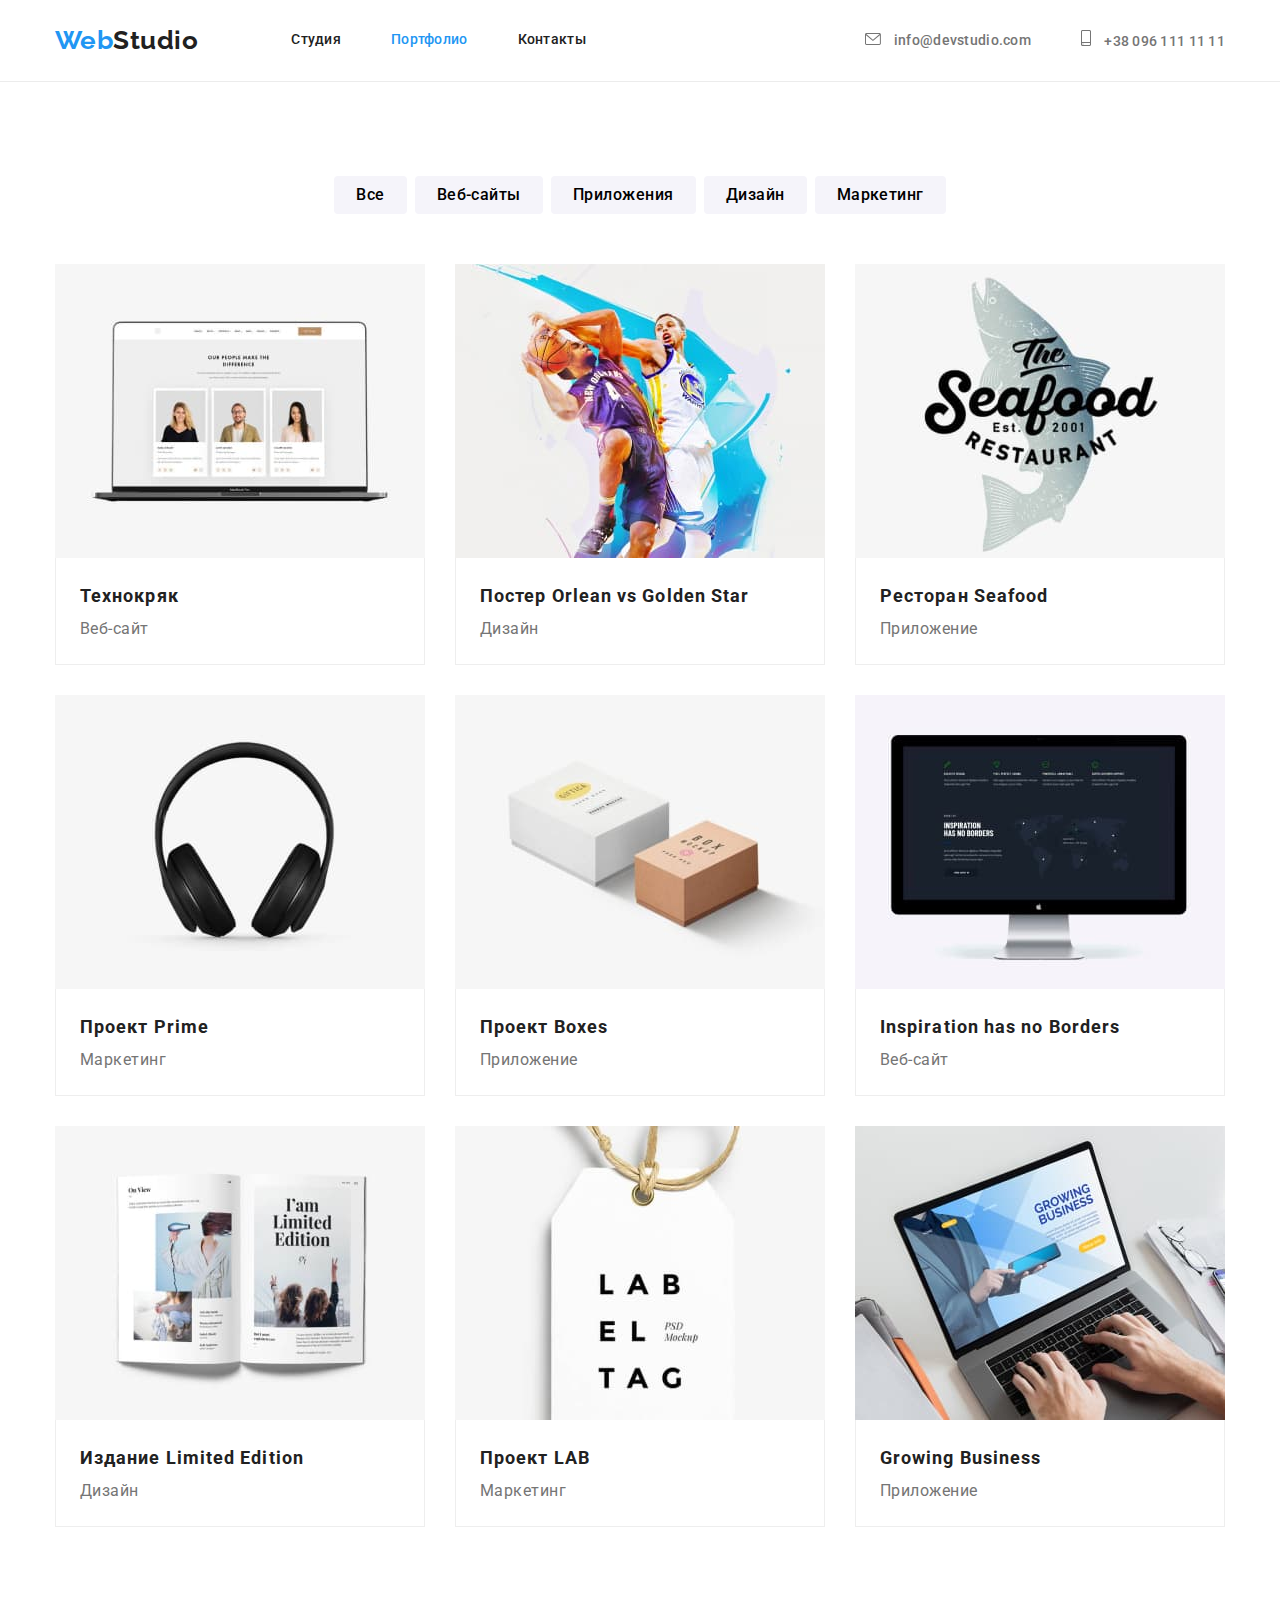
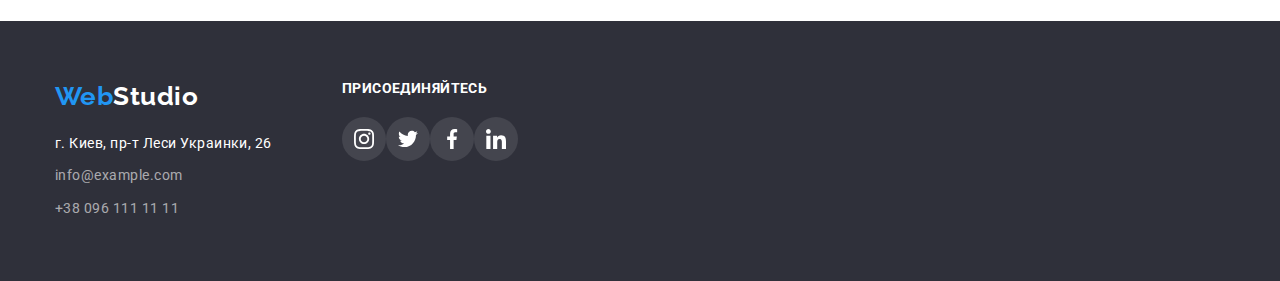
==== portfolio.html @ 9182e89f "Start" ====
<!DOCTYPE html>
<html lang="ru">

<head>
    <meta charset="UTF-8" />
    <meta http-equiv="X-UA-Compatible" content="IE=edge" />
    <meta name="viewport" content="width=device-width, initial-scale=1.0" />
    <title>WebStudio</title>
    <link rel="preconnect" href="https://fonts.googleapis.com" />
    <link rel="preconnect" href="https://fonts.gstatic.com" crossorigin />
    <link
        href="https://fonts.googleapis.com/css2?family=Raleway:wght@700&family=Roboto:wght@400;500;700;900&display=swap"
        rel="stylesheet" />
    <link rel="stylesheet" href="https://cdnjs.cloudflare.com/ajax/libs/modern-normalize/1.0.0/modern-normalize.min.css" />
    <link rel="stylesheet" href="./css/styles.css" />
</head>

<body>
    <header class="header">
      <div class="container logo-navigation">
        <nav class="logo-navigation">
            <a href="" lang="en" class="logo link">Web<span class="logo-accent">Studio</span> </a>

            <ul class="header-buttons">
                <li class="list header-menu-item">
                    <a href="./index.html" class="link site-nav-text">Студия</a>
                </li>
                <li class="list header-menu-item">
                    <a href="./portfolio.html" class="link site-nav-text current">Портфолио</a>
                </li>
                <li class="list header-menu-item">
                    <a href="" class="link site-nav-text">Контакты</a>
                </li>
            </ul>
        </nav>
        <ul class="phone-navigation">
            <li class="list header-contact-item">
                <a href="mailto:info@devstudio.com" class="link site-contact">
                    <svg class="header-icons" width="16px" height="12px">
                        <use href="./images/icons.svg#icon-envelope-min"></use>
                    </svg>
                    info@devstudio.com</a>
            </li>
            <li class="list header-contact-item">
                <a href="tel:+380961111111" class="link site-contact">
                <svg class="header-icons" width="10px" height="16px">
                    <use href="./images/icons.svg#icon-smartphone-min"></use>
                </svg>
                    +38 096 111 11 11</a>
            </li>
        </ul>
      </div>
    </header>
    <main>
        <section class="section">
          <div class="container">
            <!--Скрытый заголовок-->
            <h1 class="visually-hidden">Виды работ</h1>
            <ul class="works-buttons">
                <li class="list work-button-li">
                    <button type="button" class="work-button">Все</button>
                </li>
                <li class="list work-button-li">
                    <button type="button" class="work-button">Веб-сайты</button>
                </li>
                <li class="list work-button-li">
                    <button type="button" class="work-button">Приложения</button>
                </li>
                <li class="list work-button-li">
                    <button type="button" class="work-button">Дизайн</button>
                </li>
                <li class="list work-button-li">
                    <button type="button" class="work-button">Маркетинг</button>
                </li>
            </ul>

            
            <ul class="works-items">
                <li class="list works-item">
                    <a href="" class="link">
                        <img class="works-img" src="./images/img8.jpg" alt="дисплей" width="370" />
                        <div class="works-item-bottom">
                        <h2 class="works-title">Технокряк</h2>
                        <p class="works-text">Веб-сайт</p>
                        </div>
                    </a>
                </li>
                <li class="list works-item">
                    <a href="" class="link">
                        <img class="works-img" src="./images/img9.jpg" alt="постер баскетбол" width="370" />
                        <div class="works-item-bottom">
                        <h2 class="works-title">
                            Постер
                            <span lang="en">Orlean vs Golden Star</span>
                        </h2>
                        <p class="works-text">Дизайн</p>
                        </div>
                    </a>
                </li>
                <li class="list works-item">
                    <a href="" class="link">
                        <img class="works-img" src="./images/img10.jpg" alt="приложение ресторан морепродуктов" width="370" />
                        <div class="works-item-bottom">
                        <h2 class="works-title">
                            Ресторан
                            <span lang="en">Seafood</span>
                        </h2>
                        <p class="works-text">Приложение</p>
                        </div>
                    </a>
                </li>
                <li class="list works-item">
                    <a href="" class="link">
                        <img class="works-img" src="./images/img11.jpg" alt="проект прайм" width="370" />
                        <div class="works-item-bottom">
                        <h2 class="works-title">
                            Проект
                            <span lang="en">Prime</span>
                        </h2>
                        <p class="works-text">Маркетинг</p>
                        </div>
                    </a>
                </li>
                <li class="list works-item">
                    <a href="" class="link">
                        <img class="works-img" src="./images/img12.jpg" alt="проект коробка" width="370" />
                        <div class="works-item-bottom">
                        <h2 class="works-title">
                            Проект
                            <span lang="en">Boxes</span>
                        </h2>
                        <p class="works-text">Приложение</p>
                        </div>
                    </a>
                </li>
                <li class="list works-item">
                    <a href="" class="link">
                        <img class="works-img" src="./images/img13.jpg" alt="монитор" width="370" />
                        <div class="works-item-bottom">
                        <h2 class="works-title" lang="en">Inspiration has no Borders</h2>
                        <p class="works-text">Веб-сайт</p>
                        </div>
                    </a>
                </li>
                <li class="list works-item">
                    <a href="" class="link">
                        <img class="works-img" src="./images/img14.jpg" alt="издание" width="370" />
                        <div class="works-item-bottom">
                        <h2 class="works-title">
                            Издание
                            <span lang="en">Limited Edition</span>
                        </h2>
                        <p class="works-text">Дизайн</p>
                        </div>
                    </a>
                </li>
                <li class="list works-item">
                    <a href="" class="link">
                        <img class="works-img" src="./images/img15.jpg" alt="лейба проект" width="370" />
                        <div class="works-item-bottom">
                        <h2 class="works-title">
                            Проект
                            <span lang="en">LAB</span>
                        </h2>
                        <p class="works-text">Маркетинг</p>
                        </div>
                    </a>
                </li>
                <li class="list works-item">
                    <a href="" class="link">
                        <img class="works-img" src="./images/img16.jpg" alt="ноутбук" width="370" />
                        <div class="works-item-bottom">
                        <h2 class="works-title" lang="en">Growing Business</h2>
                        <p class="works-text">Приложение</p>
                        </div>
                    </a>
                </li>
            </ul>
            
          </div>
        </section>
    </main>
    <footer class="footer">
        <div class="container">
            <div class="footer-case">
                <div class="footer-inner-case">
                    <a href="" lang="en" class="footer-logo link">Web<span class="logo-accent-footer">Studio</span> </a>
                    <address>
                        <ul>
                            <li class="footer-map list">г. Киев, пр-т Леси Украинки, 26</li>
                            <li class="list footer-mail">
                                <a href="mailto:info@example.com" class="footer-contact link">info@example.com</a>
                            </li>
                            <li class="list footer-phone">
                                <a href="tel:+380961111111" class="footer-contact link">+38 096 111 11 11</a>
                            </li>
                        </ul>
                    </address>
                </div>
                <div class="footer-icons-case">
                    <h3 class="footer-title-icons">Присоединяйтесь</h3>
                    <ul class="list footer-list-icons">
                        <li class="footer-item-icons">
                            <a class="footer-link-icons" href="">
                                <svg class="footer-icon" widht="20px" height="20px">
                                    <use href="./images/icons.svg#icon-instagram-2-min"></use>
                                </svg>
                            </a>
                        </li>
                        <li class="footer-item-icons">
                            <a class="footer-link-icons" href="">
                                <svg class="footer-icon" widht="20px" height="20px">
                                    <use href="./images/icons.svg#icon-twitter-1-min"></use>
                                </svg>
                            </a>
                        </li>
                        <li class="footer-item-icons">
                            <a class="footer-link-icons" href="">
                                <svg class="footer-icon" widht="20px" height="20px">
                                    <use href="./images/icons.svg#icon-facebook-1-min"></use>
                                </svg>
                            </a>
                        </li>
                        <li class="footer-item-icons">
                            <a class="footer-link-icons" href="">
                                <svg class="footer-icon" widht="20px" height="20px">
                                    <use href="./images/icons.svg#icon-linkedin-1-min"></use>
                                </svg>
                            </a>
                        </li>
                    </ul>
                </div>
            </div>
        </div>
    </footer>
</body>

</html>
---- css/styles.css ----
:root {
  --title-text-color: #212121;
  --primary-text-color: #757575;
  --primary-white-color: #ffffff;
  --accent-color: #2196f3;
  --accent-color-hover: #188ce8;
  --team-bg-color: #f5f4fa;
  --footer-bg-color: #2f303a;
  --temporary-bg-color: #2f303a;
  --secondary-color: #ffffff;
  --navigation-btn-color: #2196f3;
   --icons-main-color: #afb1b8;
   --secondary-other-color: #f5f4fa;
}

/* Обнуление паддингов и марджинов */

p,
h1,
h2,
h3,
h4,
h5,
h6 {
  margin: 0;
}

.list {
  list-style: none;
  padding: 0;
  margin: 0;
}

img {
  display: block;
  max-width: 100%;
  height: auto;
}

ul {
  padding: 0;
  margin: 0;
}

/* Контейнер */

.container {
  width: 1200px;
  margin: 0 auto;
  padding-left: 15px;
  padding-right: 15px;
}
.header {
  margin: 0 auto;
  border-bottom: 1px solid #ececec;
}

.header-buttons {
  display: flex;
  align-items: center;
  margin-left: 93px;
}

.logo-navigation {
  display: flex;
}

.header-menu-item:not(:first-child) {
  margin-left: 50px;
}

.header-contact-item:first-child {
  margin-right: 50px;
}

.header-icons {
  fill: var(--navigation-btn-color);
  margin-right: 10px;
}
.header-icons:hover,
.header-icons:focus {
  fill: var(--navigation-btn-color);
}

.header-icons {
  fill: currentColor;
}

/* Основной блок */

.hero-bg-temporary {
  padding-top: 200px;
  padding-bottom: 200px;
  background-color: #c4c4c4;
  margin-left: auto;
  margin-right: auto;

  background-image: linear-gradient(
      rgba(47, 48, 58, 0.4),
      rgba(47, 48, 58, 0.4)
    ),
    url(../images/img17.jpg);
  max-width: 1600px;
  background-position: center;
  background-repeat: no-repeat;
  background-size: cover;
}


.phone-navigation {
  display: flex;
  align-items: center;
  margin-left: auto;
}

body {
  font-family: Roboto, sans-serif;
  letter-spacing: 0.03em;

  color: var(--title-text-color);
  background-color: var(--primary-white-color);
}

/* All site */

.title {
  font-weight: 700;
  font-size: 36px;
  line-height: 1.17;
  text-align: center;
}

.link {
  text-decoration: none;
}

.list {
  list-style: none;
}

/* site-nav */

.logo {
  font-family: Raleway;
  font-size: 26px;
  font-weight: 700;
  line-height: 1.19;
  color: var(--accent-color);

  padding-top: 25px;
  padding-bottom: 25px;
}

.logo-accent {
  color: var(--title-text-color);
}

.logo-accent:hover {
  color: var(--accent-color);
}

.site-nav-text {
  font-size: 14px;
  font-weight: 500;
  line-height: 1.14;
  letter-spacing: 0.02em;
  color: var(--title-text-color);
  padding-top: 32px;
  padding-bottom: 32px;
  display: block;
}
.site-nav-text:hover,
.site-nav-text:focus {
  color: var(--accent-color);
}

.site-contact {
  font-size: 14px;
  font-weight: 500;
  line-height: 1.14;
  letter-spacing: 0.02em;
  color: var(--primary-text-color);
  padding-top: 32px;
  padding-bottom: 32px;
}

.site-contact:hover,
.site-contact:focus,
.current {
  color: var(--accent-color);
}

/* hero */

.hero-title {
  color: var(--primary-white-color);
  font-weight: 900;
  font-size: 44px;
  line-height: 1.36;
  text-align: center;
  letter-spacing: 0.06em;
  text-transform: uppercase;
  width: 696px;
  margin-left: auto;
  margin-right: auto;
}

.hero-button {
  font-family: Roboto, sans-serif;
  font-weight: 700;
  font-size: 16px;
  line-height: 1.87;
  letter-spacing: 0.06em;

  color: var(--primary-white-color);
  background-color: var(--accent-color);

  border: none;
  border-radius: 4px;
  box-shadow: 0px 4px 4px rgba(0, 0, 0, 0.15);

  display: block;
  padding: 10px 32px;

  margin-left: auto;
  margin-right: auto;
  margin-top: 15px;
}

.section {
  padding-bottom: 94px;
  padding-top: 94px;
}

.section1 {
  padding-bottom: 94px;
}

.section2 {
  background-color: #f5f4fa;
  padding-bottom: 94px;
  padding-top: 94px;
}

.hero-button:hover,
.hero-button:focus {
  background-color: var(--accent-color-hover);
}

/* advantages */

.advantages-items {
  display: flex;
  justify-content: center;
}

.advantages-item {
  width: 270px;
}
.advantages-item:not(:first-child) {
  margin-left: 30px;
}

.advantages-title {
  font-weight: 700;
  font-size: 14px;
  line-height: 1.14;
  letter-spacing: 0.03em;
  text-transform: uppercase;
  margin-bottom: 10px;
}
.advantages-text {
  font-size: 14px;
  line-height: 1.71;
  color: var(--primary-text-color);
}

/* WORK */

.work-ul {
  display: flex;
  justify-content: center;
}

.work-item:not(:first-child) {
  margin-left: 30px;
}

.work-title-index {
  margin-bottom: 50px;
  font-weight: 700;
  font-size: 36px;
  text-align: center;
}

/* COMMAND */

.photo-command {
  display: flex;
  justify-content: center;
}

.photo-command-item:not(:first-child) {
  margin-left: 30px;
}
.photo-command-item {
  background-color: var(--primary-white-color);
  box-shadow: 0px 1px 3px rgba(0, 0, 0, 0.12), 0px 1px 1px rgba(0, 0, 0, 0.14),
    0px 2px 1px rgba(0, 0, 0, 0.2);
  border-radius: 0px 0px 4px 4px;
}

.command-item-text {
  padding: 30px 32px;
}

.command-item-title {
  font-weight: 500;
  font-size: 16px;
  line-height: 1.19;
  text-align: center;
  margin-top: 0;
  margin-bottom: 10px;
}

.command-item-role {
  font-size: 16px;
  line-height: 1.19;
  color: var(--primary-text-color);
  text-align: center;
  margin-bottom: 2px;
}
/* TEAM */

.team {
  background-color: var(--team-bg-color);
}
.team-title {
  margin-bottom: 50px;
  font-weight: 700;
  font-size: 36px;
  text-align: center;
}

.team-role {
  font-size: 16px;
  line-height: 1.19;
  color: var(--primary-text-color);
}

/* footer */

.logo-accent-footer {
  color: var(--primary-white-color);
}

.logo-accent-footer:hover {
  color: var(--accent-color);
}

.footer {
  padding-top: 60px;
  padding-bottom: 60px;

  background-color: var(--footer-bg-color);

  margin: 0 auto;
}

.footer-map {
  font-size: 14px;
  line-height: 1.71;
  font-style: normal;
  color: var(--primary-white-color);
  margin-bottom: 9px;
}

.footer-contact {
  font-size: 14px;
  line-height: 1.71;
  font-style: normal;
  color: rgba(255, 255, 255, 0.6);
  margin-bottom: 9px;
}

.footer-logo {
  display: block;
  margin-bottom: 20px;

  font-family: Raleway;
  font-size: 26px;
  font-weight: 700;
  line-height: 1.19;
  color: var(--accent-color);
}

.footer-mail {
  margin-bottom: 9px;
}

.footer-map:hover,
.footer-map:focus,
.footer-contact:hover,
.footer-contact:focus {
  color: var(--accent-color);
}

.footer-icons-case {
  width: 206px;
  height: 80px;
  margin-left: 70px;
  display: flex;
  flex-direction: column;
  align-items: baseline;
  
}

.icon-case {
  display: flex;
  justify-content: center;
  align-items: center;

  width: 270px;
  height: 120px;
  background: #f5f4fa;
  border-radius: 4px;
  margin-bottom: 30px;
}

.footer-title-icons {
  margin-bottom: 20px;

  font-weight: bold;
  font-size: 14px;
  line-height: 1.14;
  letter-spacing: 0.03em;
  text-transform: uppercase;
  color: var();
  color: var(--secondary-color);
  
}

.footer-list-icons {
  display: flex;
  justify-content: space-between;
  
}
.footer-item-icons {
  width: 44px;
  height: 44px;
}


.footer-link-icons {
  width: 100%;
  height: 100%;
  display: flex;
  align-items: center;
  justify-content: center;
  border-radius: 50%;
  background: rgba(255, 255, 255, 0.1);
}

.footer-icon {
  fill: var(--secondary-color);
}

.footer-link-icons:hover,
.footer-link-icons:focus {
  background-color: var(--navigation-btn-color);
}

.footer-case {
 display: flex;
}

.team-title {
  margin-left: 20px;
}

.social-networks {
  display: flex;
  justify-content: center;
}

.social-networks-item {
  width: 44px;
  height: 44px;
}

.social-networks-link {
  width: 100%;
  height: 100%;
  display: flex;
  align-items: center;
  justify-content: center;
  border-radius: 50%;
}

.social-networks-item + .social-networks-item {
  margin-left: 10px;
}

.social-networks-icon {
  fill: var(--icons-main-color);
}

.social-networks-link:hover,
.social-networks-link:focus {
  background-color: var(--navigation-btn-color);
}
.social-networks-link:hover .social-networks-icon,
.social-networks-link:focus .social-networks-icon {
  fill: var(--secondary-color);
}


/* PORTPHOLIO */
/* Types of work */

.button-works {
  font-family: Roboto, sans-serif;
  font-weight: 500;
  font-size: 16px;
  line-height: 1.62;

  border: none;
  border-radius: 4px;
}

.button-current {
  color: var(--primary-white-color);
  background-color: var(--accent-color);
  box-shadow: 0px 3px 1px rgba(0, 0, 0, 0.1), 0px 1px 2px rgba(0, 0, 0, 0.08),
    0px 2px 2px rgba(0, 0, 0, 0.12);
}

.button-works:hover,
.button-works:focus {
  color: var(--primary-white-color);
  background-color: var(--accent-color);

  cursor: pointer;
}

/* Our works */

.works-title {
  font-weight: 700;
  font-size: 18px;
  line-height: 2;
  letter-spacing: 0.06em;
  color: #212121;
}

.works-text {
  font-size: 16px;
  line-height: 1.87;
  color: var(--primary-text-color);
}


.clients-section {
  padding-top: 94px;
  padding-bottom: 94px;
}

.regular-clients-title {
  font-weight: 700;
  font-size: 36px;
  line-height: 1.16;
  text-align: center;
  letter-spacing: 0.03em;
  margin-bottom: 50px;
}

.regular-clien-list {
  display: flex;
  justify-content: space-between;
}
.regular-cliet-link {
  width: 100%;
  height: 100%;
  display: flex;
  align-items: center;
  justify-content: center;
  border: 1px solid #afb1b8;
  border-radius: 4px;
}
.regular-cliet-link:hover,
.regular-cliet-link:focus {
  border-color: var(--navigation-btn-color);
}
.regular-cliet-link:hover .regular-clients-icon,
.regular-cliet-link:focus .regular-clients-icon {
  fill: var(--navigation-btn-color);
}

.regular-clien-item {
  display: flex;
  justify-content: center;
  align-items: center;

  width: 170px;
  height: 92px;
}
.regular-clien-item + .regular-clien-item {
  margin-left: 30px;
}

.regular-clients-icon {
  
  fill: currentColor;
  fill: var(--icons-main-color);
}

.header-icons {
  
  fill: var(--icons-main-color);
}
.header-icons:hover,
.header-icons:focus {
  fill: var(--navigation-btn-color);
}

.header-icons {
  fill: currentColor;
}


/* ПОРТФОЛИО */

.works-items {
  display: flex;
  flex-wrap: wrap;
  margin-right: -30px;
  margin-bottom: -30px;
}

.works-img {
  display: block;
}

.works-item {
  width: 370px;
  margin-right: 30px;
  margin-bottom: 30px;

  background-color: var(--primary-white-color);
}

.works-item:hover,
.works-item:focus {
  box-shadow: 0px 1px 1px rgba(0, 0, 0, 0.12), 0px 4px 4px rgba(0, 0, 0, 0.06),
    1px 4px 6px rgba(0, 0, 0, 0.16);
}



.works-container {
  width: 1200px;
  padding-left: -15px;
  padding-right: -15px;
  margin-top: -15px;
  margin-right: auto;
  margin-left: auto;
}

.works-item-bottom {
  padding: 20px 24px;

  border-right: 1px solid #eeeeee;
  border-bottom: 1px solid #eeeeee;
  border-left: 1px solid #eeeeee;
}

.visually-hidden {
  position: absolute;
  width: 1px;
  height: 1px;
  margin: -1px;
  border: 0;
  padding: 0;
  white-space: nowrap;
  clip-path: inset(100%);
  clip: rect(0 0 0 0);
  overflow: hidden;
}

.work-button-li:not(:first-child) {
  margin-left: 8px;
}



.work-button {
  padding: 6px 22px;

  font-family: inherit;
  font-weight: 500;
  font-size: 16px;
  line-height: 1.62;
  text-align: center;
  letter-spacing: 0.03em;
  background: var(--secondary-other-color);
  border-radius: 4px;
  cursor: pointer;
  border: transparent;
}
.work-button:hover,
.work-button:focus {
  color: var(--secondary-color);
  background: var(--navigation-btn-color);
  box-shadow: 0px 3px 1px rgba(0, 0, 0, 0.1), 0px 1px 2px rgba(0, 0, 0, 0.08),
    0px 2px 2px rgba(0, 0, 0, 0.12);
}
.works-buttons {
  display: flex;
  justify-content: center;
  margin-bottom: 50px;
}
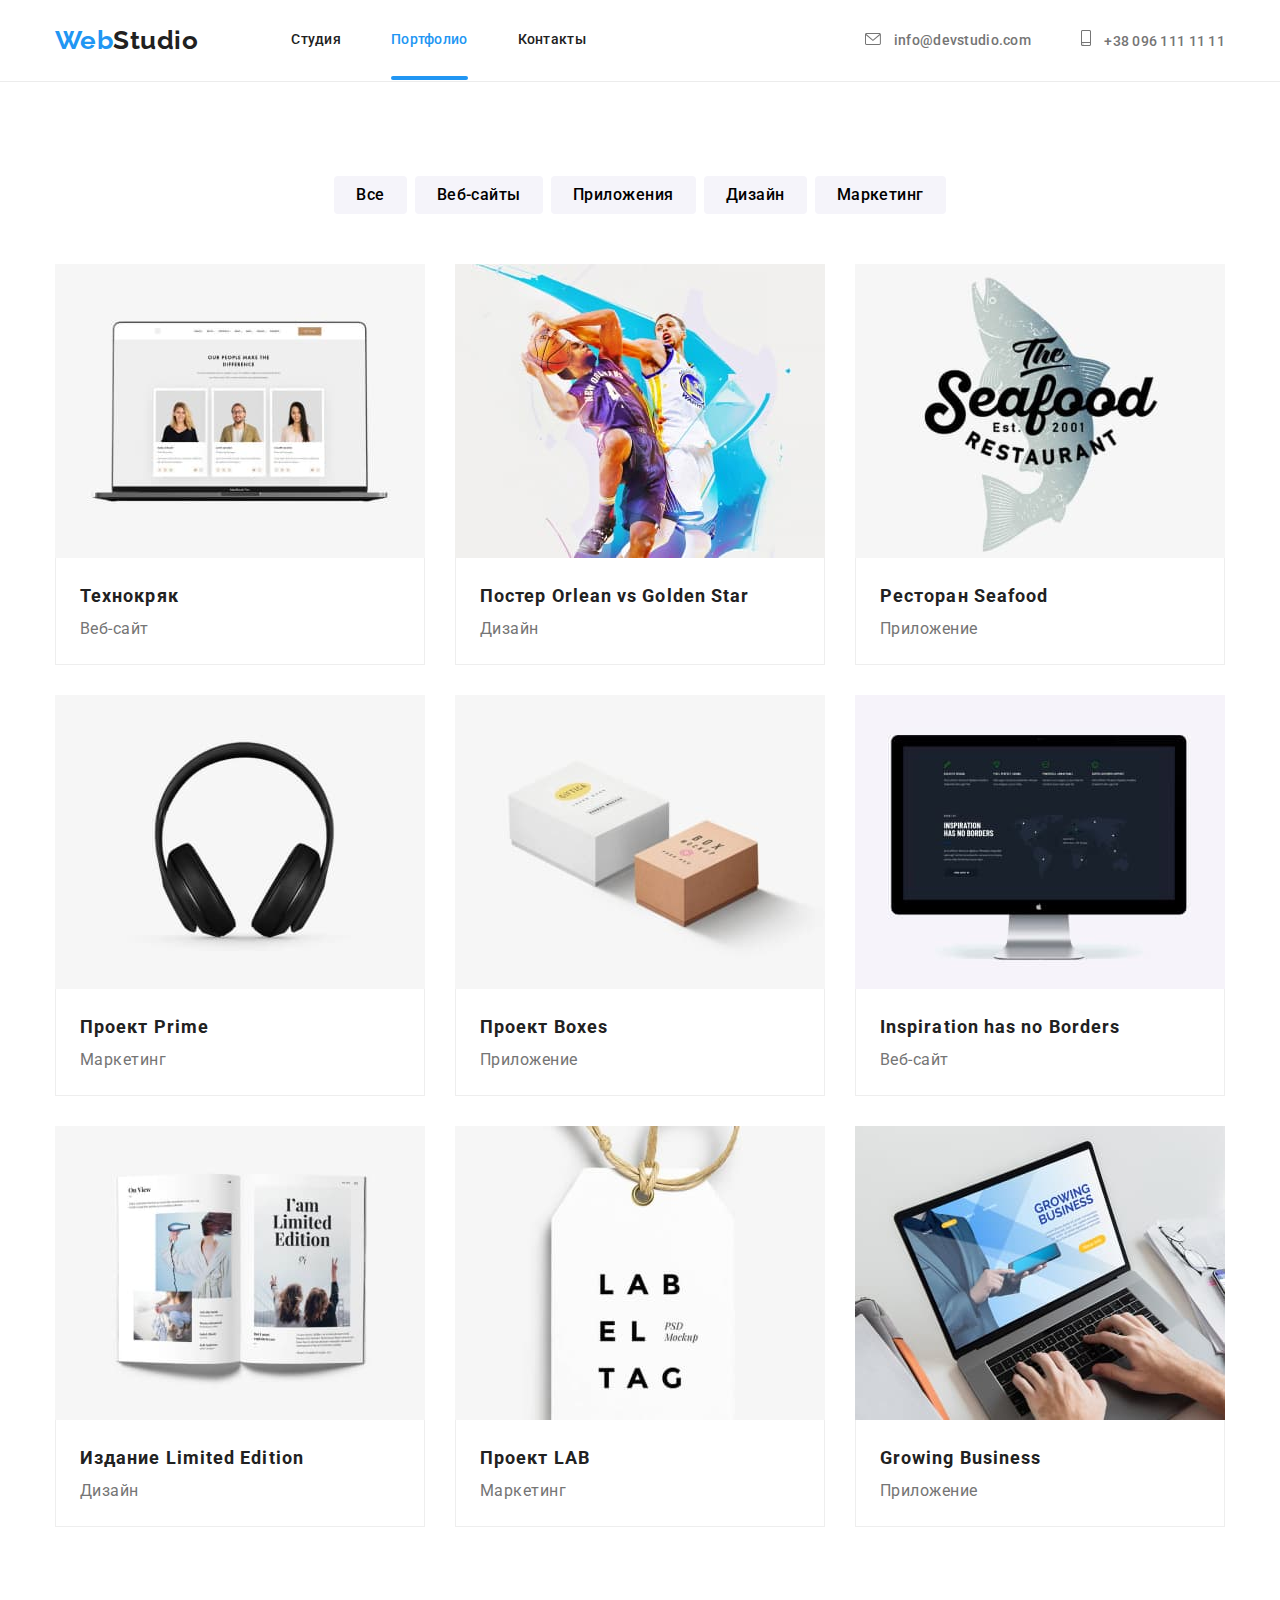
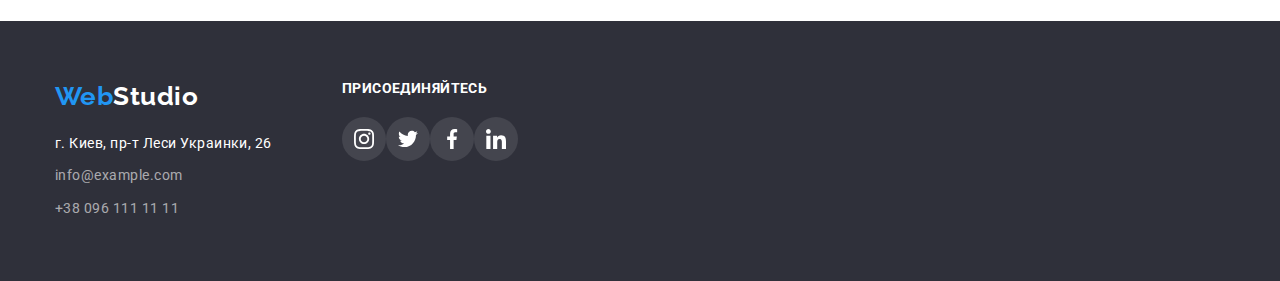
==== commit d9e76fa5: "Version1" ====
--- a/portfolio.html
+++ b/portfolio.html
@@ -26,7 +26,7 @@
                     <a href="./index.html" class="link site-nav-text">Студия</a>
                 </li>
                 <li class="list header-menu-item">
-                    <a href="./portfolio.html" class="link site-nav-text current">Портфолио</a>
+                    <a href="./portfolio.html" class="link site-nav-text current current-line">Портфолио</a>
                 </li>
                 <li class="list header-menu-item">
                     <a href="" class="link site-nav-text">Контакты</a>
--- a/css/styles.css
+++ b/css/styles.css
@@ -168,10 +168,26 @@
   padding-top: 32px;
   padding-bottom: 32px;
   display: block;
+
+  position: relative;
+  transition-property: color;
+  transition-duration: 250ms;
+  transition-timing-function: cubic-bezier(0.4, 0, 0.2, 1);
 }
 .site-nav-text:hover,
 .site-nav-text:focus {
   color: var(--accent-color);
+}
+
+.site-nav-text.current-line::after {
+  content: '';
+  width: 100%;
+  height: 4px;
+  background: #2196f3;
+  border-radius: 2px;
+  position: absolute;
+  bottom: 0;
+  left: 0;
 }
 
 .site-contact {
@@ -293,6 +309,29 @@
   text-align: center;
 }
 
+.work-item {
+  position: relative;
+}
+
+.our-work-text {
+  position: absolute;
+  display: flex;
+  align-items: center;
+  justify-content: center;
+
+  font-weight: 700;
+  font-size: 14px;
+  line-height: 1.71;
+  letter-spacing: 0.03em;
+  text-transform: uppercase;
+  color: #ffffff;
+
+  width: 100%;
+  height: 70px;
+  bottom: 0;
+  background: rgba(47, 48, 58, 0.8);
+}
+
 /* COMMAND */
 
 .photo-command {
@@ -586,6 +625,10 @@
   justify-content: center;
   border: 1px solid #afb1b8;
   border-radius: 4px;
+
+   transition-property: border-color;
+  transition-duration: 250ms;
+  transition-timing-function: cubic-bezier(0.4, 0, 0.2, 1);
 }
 .regular-cliet-link:hover,
 .regular-cliet-link:focus {
@@ -608,10 +651,16 @@
   margin-left: 30px;
 }
 
+.regular-clients-icon {
+  transition-property: fill;
+  transition-duration: 250ms;
+  transition-timing-function: cubic-bezier(0.4, 0, 0.2, 1);
+}
 .regular-clients-icon {
   
   fill: currentColor;
   fill: var(--icons-main-color);
+
 }
 
 .header-icons {
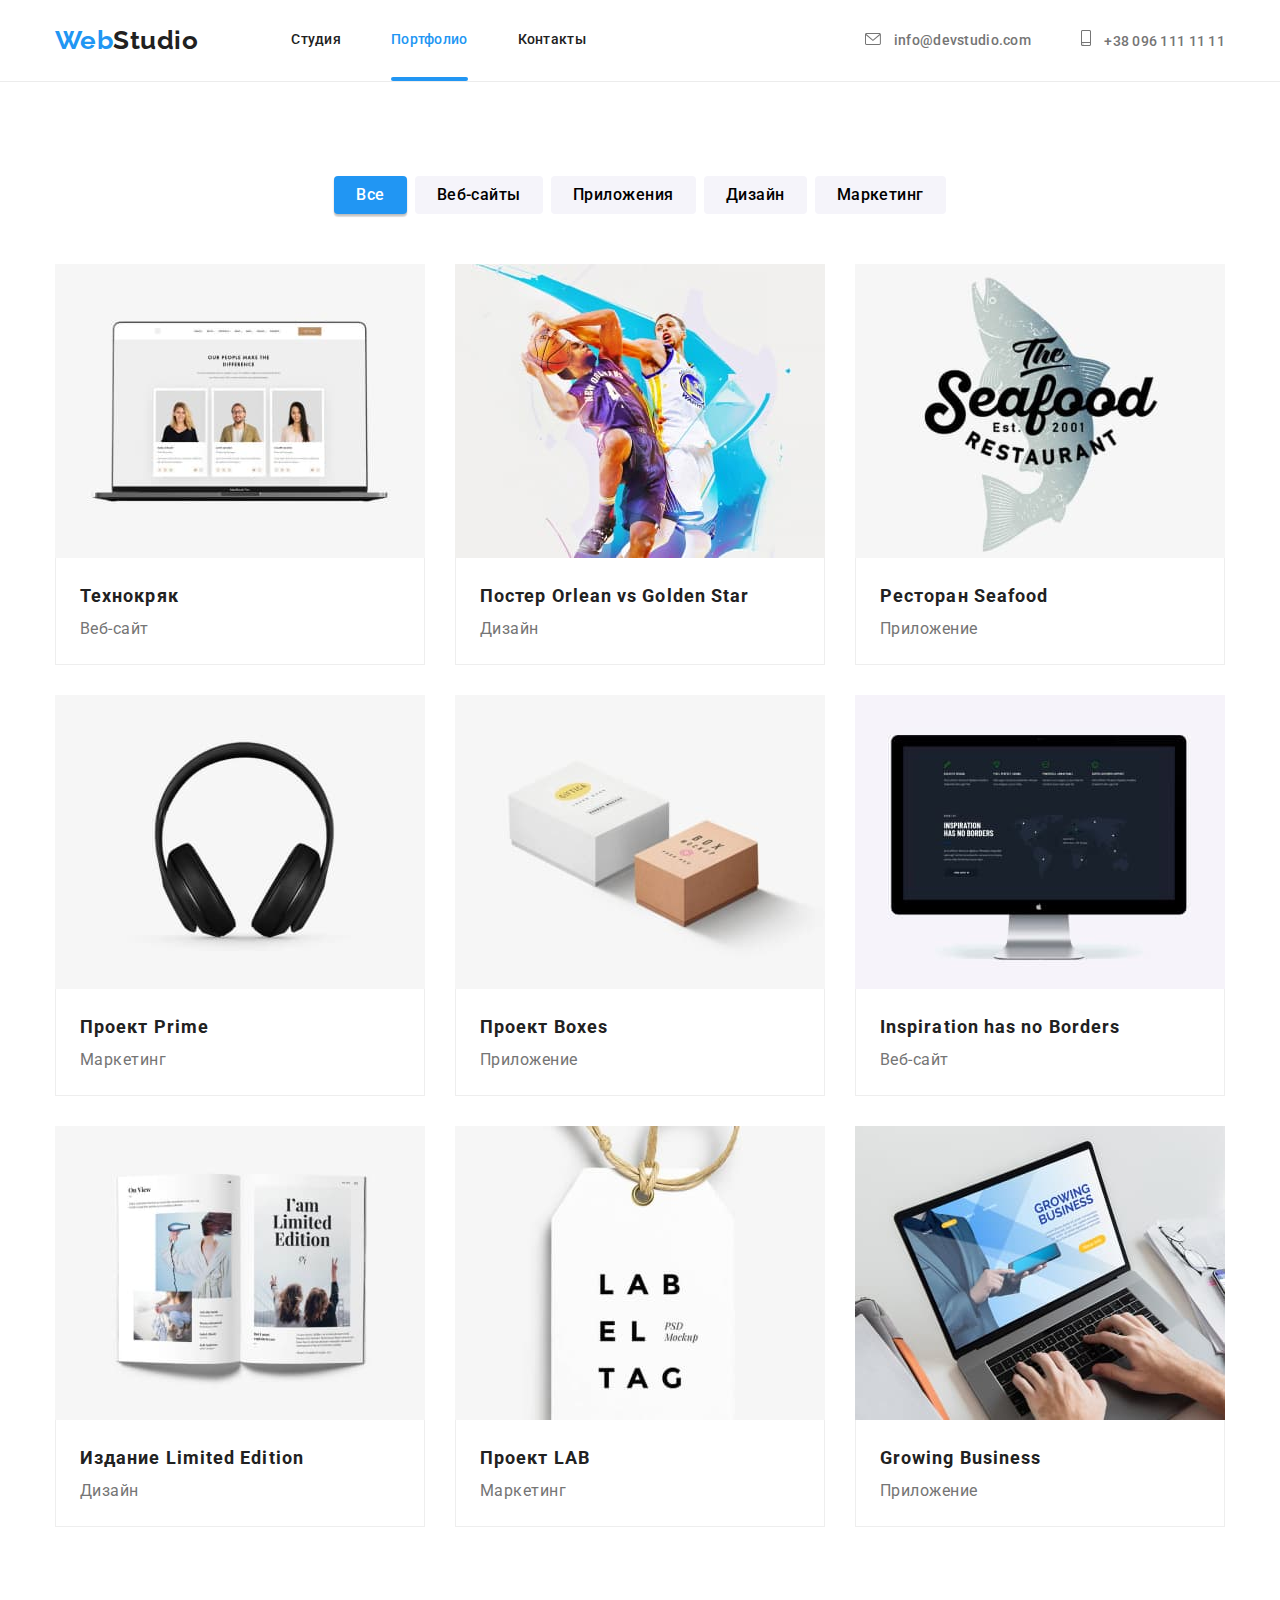
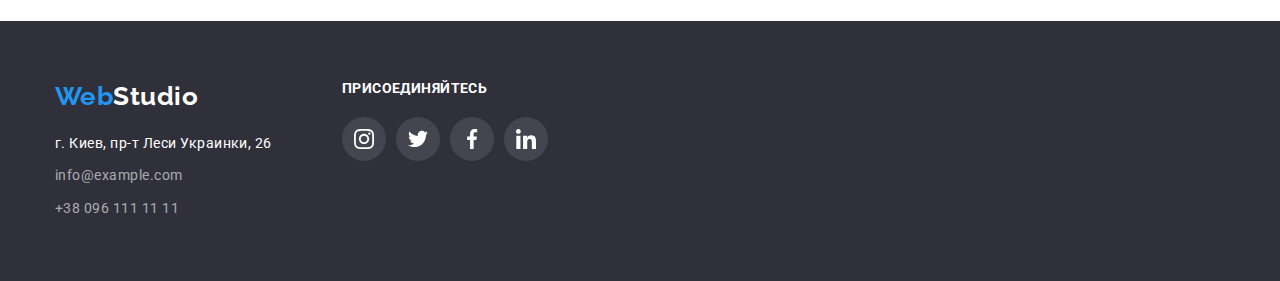
==== commit f6eecba9: "Version 6" ====
--- a/portfolio.html
+++ b/portfolio.html
@@ -58,7 +58,7 @@
             <h1 class="visually-hidden">Виды работ</h1>
             <ul class="works-buttons">
                 <li class="list work-button-li">
-                    <button type="button" class="work-button">Все</button>
+                    <button type="button" class="work-button button-current">Все</button>
                 </li>
                 <li class="list work-button-li">
                     <button type="button" class="work-button">Веб-сайты</button>
@@ -77,8 +77,15 @@
             
             <ul class="works-items">
                 <li class="list works-item">
-                    <a href="" class="link">
+                    <a href="" class="link porfolio-link">
+                        <div class="overlay-case">
                         <img class="works-img" src="./images/img8.jpg" alt="дисплей" width="370" />
+                        <p class="overlay-text">
+                            Технокряк это современная площадка распространения коронавируса. Компании
+                            используют эту платформу для цифрового шпионажа и атак на защищённые сервера
+                            конкурентов.
+                        </p>
+                        </div>
                         <div class="works-item-bottom">
                         <h2 class="works-title">Технокряк</h2>
                         <p class="works-text">Веб-сайт</p>
@@ -86,8 +93,15 @@
                     </a>
                 </li>
                 <li class="list works-item">
-                    <a href="" class="link">
+                    <a href="" class="link porfolio-link">
+                        <div class="overlay-case">
                         <img class="works-img" src="./images/img9.jpg" alt="постер баскетбол" width="370" />
+                        <p class="overlay-text">
+                            Технокряк это современная площадка распространения коронавируса. Компании
+                            используют эту платформу для цифрового шпионажа и атак на защищённые сервера
+                            конкурентов.
+                        </p>
+                        </div>
                         <div class="works-item-bottom">
                         <h2 class="works-title">
                             Постер
@@ -98,8 +112,15 @@
                     </a>
                 </li>
                 <li class="list works-item">
-                    <a href="" class="link">
+                    <a href="" class="link porfolio-link">
+                        <div class="overlay-case">
                         <img class="works-img" src="./images/img10.jpg" alt="приложение ресторан морепродуктов" width="370" />
+                        <p class="overlay-text">
+                            Технокряк это современная площадка распространения коронавируса. Компании
+                            используют эту платформу для цифрового шпионажа и атак на защищённые сервера
+                            конкурентов.
+                        </p>
+                        </div>
                         <div class="works-item-bottom">
                         <h2 class="works-title">
                             Ресторан
@@ -110,8 +131,15 @@
                     </a>
                 </li>
                 <li class="list works-item">
-                    <a href="" class="link">
+                    <a href="" class="link porfolio-link">
+                        <div class="overlay-case">
                         <img class="works-img" src="./images/img11.jpg" alt="проект прайм" width="370" />
+                        <p class="overlay-text">
+                            Технокряк это современная площадка распространения коронавируса. Компании
+                            используют эту платформу для цифрового шпионажа и атак на защищённые сервера
+                            конкурентов.
+                        </p>
+                        </div>
                         <div class="works-item-bottom">
                         <h2 class="works-title">
                             Проект
@@ -122,8 +150,15 @@
                     </a>
                 </li>
                 <li class="list works-item">
-                    <a href="" class="link">
+                    <a href="" class="link porfolio-link">
+                        <div class="overlay-case">
                         <img class="works-img" src="./images/img12.jpg" alt="проект коробка" width="370" />
+                        <p class="overlay-text">
+                            Технокряк это современная площадка распространения коронавируса. Компании
+                            используют эту платформу для цифрового шпионажа и атак на защищённые сервера
+                            конкурентов.
+                        </p>
+                        </div>
                         <div class="works-item-bottom">
                         <h2 class="works-title">
                             Проект
@@ -134,8 +169,15 @@
                     </a>
                 </li>
                 <li class="list works-item">
-                    <a href="" class="link">
+                    <a href="" class="link porfolio-link">
+                        <div class="overlay-case">
                         <img class="works-img" src="./images/img13.jpg" alt="монитор" width="370" />
+                        <p class="overlay-text">
+                            Технокряк это современная площадка распространения коронавируса. Компании
+                            используют эту платформу для цифрового шпионажа и атак на защищённые сервера
+                            конкурентов.
+                        </p>
+                        </div>
                         <div class="works-item-bottom">
                         <h2 class="works-title" lang="en">Inspiration has no Borders</h2>
                         <p class="works-text">Веб-сайт</p>
@@ -143,8 +185,15 @@
                     </a>
                 </li>
                 <li class="list works-item">
-                    <a href="" class="link">
+                    <a href="" class="link porfolio-link">
+                        <div class="overlay-case">
                         <img class="works-img" src="./images/img14.jpg" alt="издание" width="370" />
+                        <p class="overlay-text">
+                            Технокряк это современная площадка распространения коронавируса. Компании
+                            используют эту платформу для цифрового шпионажа и атак на защищённые сервера
+                            конкурентов.
+                        </p>
+                        </div>
                         <div class="works-item-bottom">
                         <h2 class="works-title">
                             Издание
@@ -155,8 +204,15 @@
                     </a>
                 </li>
                 <li class="list works-item">
-                    <a href="" class="link">
+                    <a href="" class="link porfolio-link">
+                        <div class="overlay-case">
                         <img class="works-img" src="./images/img15.jpg" alt="лейба проект" width="370" />
+                        <p class="overlay-text">
+                            Технокряк это современная площадка распространения коронавируса. Компании
+                            используют эту платформу для цифрового шпионажа и атак на защищённые сервера
+                            конкурентов.
+                        </p>
+                        </div>
                         <div class="works-item-bottom">
                         <h2 class="works-title">
                             Проект
@@ -167,8 +223,15 @@
                     </a>
                 </li>
                 <li class="list works-item">
-                    <a href="" class="link">
+                    <a href="" class="link porfolio-link">
+                        <div class="overlay-case">
                         <img class="works-img" src="./images/img16.jpg" alt="ноутбук" width="370" />
+                        <p class="overlay-text">
+                            Технокряк это современная площадка распространения коронавируса. Компании
+                            используют эту платформу для цифрового шпионажа и атак на защищённые сервера
+                            конкурентов.
+                        </p>
+                        </div>
                         <div class="works-item-bottom">
                         <h2 class="works-title" lang="en">Growing Business</h2>
                         <p class="works-text">Приложение</p>
--- a/css/styles.css
+++ b/css/styles.css
@@ -63,6 +63,7 @@
 
 .logo-navigation {
   display: flex;
+  
 }
 
 .header-menu-item:not(:first-child) {
@@ -111,6 +112,7 @@
   display: flex;
   align-items: center;
   margin-left: auto;
+  
 }
 
 body {
@@ -153,10 +155,14 @@
 
 .logo-accent {
   color: var(--title-text-color);
+  transition-property: color;
+  transition-duration: 250ms;
+  transition-timing-function: cubic-bezier(0.4, 0, 0.2, 1);
 }
 
 .logo-accent:hover {
   color: var(--accent-color);
+  
 }
 
 .site-nav-text {
@@ -177,6 +183,8 @@
 .site-nav-text:hover,
 .site-nav-text:focus {
   color: var(--accent-color);
+  
+  
 }
 
 .site-nav-text.current-line::after {
@@ -186,7 +194,7 @@
   background: #2196f3;
   border-radius: 2px;
   position: absolute;
-  bottom: 0;
+  bottom: -1px;
   left: 0;
 }
 
@@ -198,6 +206,9 @@
   color: var(--primary-text-color);
   padding-top: 32px;
   padding-bottom: 32px;
+  transition-property: color;
+  transition-duration: 250ms;
+  transition-timing-function: cubic-bezier(0.4, 0, 0.2, 1);
 }
 
 .site-contact:hover,
@@ -367,7 +378,9 @@
   line-height: 1.19;
   color: var(--primary-text-color);
   text-align: center;
-  margin-bottom: 2px;
+  margin-bottom: 16px;
+  margin-top: 10px;
+  letter-spacing: 0.03em;
 }
 /* TEAM */
 
@@ -391,6 +404,9 @@
 
 .logo-accent-footer {
   color: var(--primary-white-color);
+  transition-property: color;
+  transition-duration: 250ms;
+  transition-timing-function: cubic-bezier(0.4, 0, 0.2, 1);
 }
 
 .logo-accent-footer:hover {
@@ -412,6 +428,10 @@
   font-style: normal;
   color: var(--primary-white-color);
   margin-bottom: 9px;
+
+  transition-property: color;
+  transition-duration: 250ms;
+  transition-timing-function: cubic-bezier(0.4, 0, 0.2, 1);
 }
 
 .footer-contact {
@@ -420,6 +440,10 @@
   font-style: normal;
   color: rgba(255, 255, 255, 0.6);
   margin-bottom: 9px;
+
+  transition-property: color;
+  transition-duration: 250ms;
+  transition-timing-function: cubic-bezier(0.4, 0, 0.2, 1);
 }
 
 .footer-logo {
@@ -487,6 +511,13 @@
 .footer-item-icons {
   width: 44px;
   height: 44px;
+  display: flex;
+  align-items: center;
+
+}
+
+.footer-item-icons:not(:last-child) {
+  margin-right: 10px;
 }
 
 
@@ -498,6 +529,10 @@
   justify-content: center;
   border-radius: 50%;
   background: rgba(255, 255, 255, 0.1);
+
+  transition-property: background-color;
+  transition-duration: 250ms;
+  transition-timing-function: cubic-bezier(0.4, 0, 0.2, 1);
 }
 
 .footer-icon {
@@ -513,13 +548,11 @@
  display: flex;
 }
 
-.team-title {
-  margin-left: 20px;
-}
 
 .social-networks {
   display: flex;
   justify-content: center;
+  
 }
 
 .social-networks-item {
@@ -534,6 +567,12 @@
   align-items: center;
   justify-content: center;
   border-radius: 50%;
+
+  transition-property: background-color;
+  transition-duration: 250ms;
+  transition-timing-function: cubic-bezier(0.4, 0, 0.2, 1);
+  
+  
 }
 
 .social-networks-item + .social-networks-item {
@@ -542,6 +581,10 @@
 
 .social-networks-icon {
   fill: var(--icons-main-color);
+  
+  transition-property: fill;
+  transition-duration: 250ms;
+  transition-timing-function: cubic-bezier(0.4, 0, 0.2, 1);
 }
 
 .social-networks-link:hover,
@@ -721,6 +764,35 @@
   border-right: 1px solid #eeeeee;
   border-bottom: 1px solid #eeeeee;
   border-left: 1px solid #eeeeee;
+}
+
+.porfolio-link:hover .overlay-text,
+.porfolio-link:focus .overlay-text {
+  transform: translateY(0);
+}
+
+.overlay-case {
+  position: relative;
+  overflow: hidden;
+}
+
+.overlay-text {
+  position: absolute;
+  top: 0;
+  left: 0;
+  width: 100%;
+  height: 100%;
+  padding: 63px 24px;
+
+  transform: translateY(101%);
+  transition: transform 250ms cubic-bezier(0.4, 0, 0.2, 1);
+
+  font-weight: 400;
+  font-size: 18px;
+  line-height: 1.56;
+  letter-spacing: 0.03em;
+  color: #ffffff;
+  background: rgba(33, 150, 243, 0.9);
 }
 
 .visually-hidden {
@@ -755,11 +827,15 @@
   border-radius: 4px;
   cursor: pointer;
   border: transparent;
+
+  transition-property: background-color, color, box-shadow;
+  transition-duration: 250ms;
+  transition-timing-function: cubic-bezier(0.4, 0, 0.2, 1);
 }
 .work-button:hover,
 .work-button:focus {
   color: var(--secondary-color);
-  background: var(--navigation-btn-color);
+  background-color: var(--navigation-btn-color);
   box-shadow: 0px 3px 1px rgba(0, 0, 0, 0.1), 0px 1px 2px rgba(0, 0, 0, 0.08),
     0px 2px 2px rgba(0, 0, 0, 0.12);
 }
@@ -768,3 +844,62 @@
   justify-content: center;
   margin-bottom: 50px;
 }
+
+.button-current {
+  color: var(--secondary-color);
+  background-color: var(--navigation-btn-color);
+  box-shadow: 0px 3px 1px rgba(0, 0, 0, 0.1), 0px 1px 2px rgba(0, 0, 0, 0.08), 0px 2px 2px rgba(0, 0, 0, 0.12);
+}
+
+/* ----------------Modal------------------ */
+.backdrope {
+  position: fixed;
+  top: 0;
+  width: 100vw;
+  height: 100vh;
+  opacity: 1;
+  transition: opacity 250ms cubic-bezier(0.4, 0, 0.2, 1),
+    visibility 250ms cubic-bezier(0.4, 0, 0.2, 1);
+  background-color: rgba(0, 0, 0, 0.2);
+}
+
+.modal {
+  width: 528px;
+  min-height: 581px;
+  position: absolute;
+  top: 50%;
+  left: 50%;
+  transform: scale(1) translate(-50%, -50%) rotate(0);
+  transition: transform 250ms cubic-bezier(0.4, 0, 0.2, 1);
+
+  background: #ffffff;
+  box-shadow: 0px 1px 3px rgba(0, 0, 0, 0.12), 0px 1px 1px rgba(0, 0, 0, 0.14),
+    0px 2px 1px rgba(0, 0, 0, 0.2);
+  border-radius: 4px;
+}
+
+.backdrope.is-hidden .modal {
+  transform: scale(0.5) translate(-50%, -50%) rotate(30deg);
+}
+
+.modal-close-btn {
+  width: 30px;
+  height: 30px;
+  background: #ffffff;
+  border: 1px solid rgba(0, 0, 0, 0.1);
+  border-radius: 50%;
+
+  position: absolute;
+  top: 8px;
+  right: 8px;
+  display: flex;
+  align-items: center;
+  justify-content: center;
+  cursor: pointer;
+}
+
+.is-hidden {
+  visibility: hidden;
+  opacity: 0;
+  pointer-events: none;
+}
